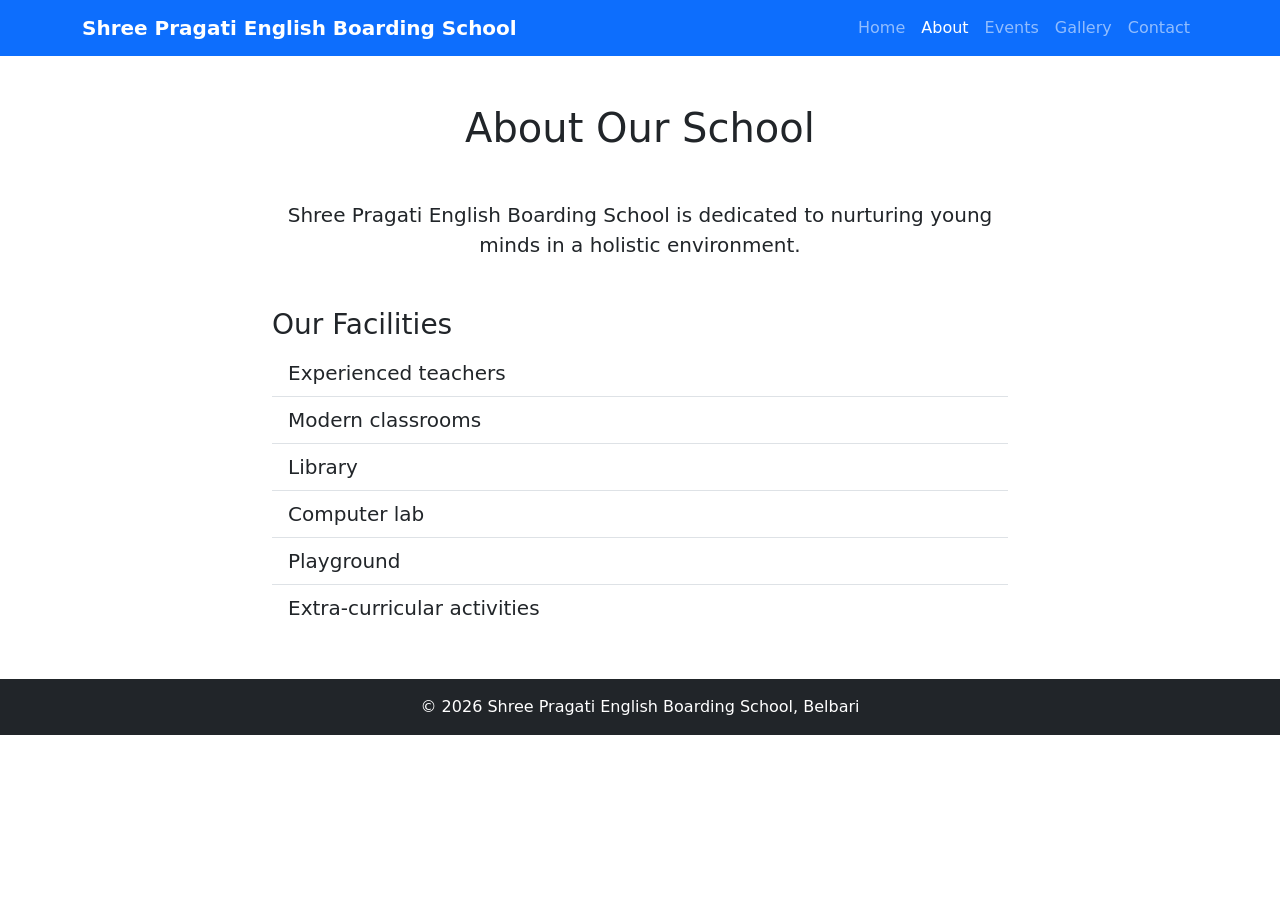
==== about.html @ bae2bb72 "Fixed index file structure" ====
<!DOCTYPE html>
<html lang="en">
<head>
  <meta charset="UTF-8">
  <title>About Us | Shree Pragati English Boarding School | Belbari,6 Morang</title>
  <meta name="viewport" content="width=device-width, initial-scale=1">

  <!-- Bootstrap -->
  <link href="https://cdn.jsdelivr.net/npm/bootstrap@5.3.2/dist/css/bootstrap.min.css" rel="stylesheet">

  <!-- Custom CSS -->
  <link rel="stylesheet" href="assets/css/style.css">
</head>
<body>

<!-- NAVBAR -->
<nav class="navbar navbar-expand-lg navbar-dark bg-primary">
  <div class="container">
    <a class="navbar-brand fw-bold" href="index.html">Shree Pragati English Boarding School</a>
    <button class="navbar-toggler" data-bs-toggle="collapse" data-bs-target="#menu">
      <span class="navbar-toggler-icon"></span>
    </button>
    <div class="collapse navbar-collapse" id="menu">
      <ul class="navbar-nav ms-auto">
        <li class="nav-item"><a class="nav-link" href="index.html">Home</a></li>
        <li class="nav-item"><a class="nav-link active" href="about.html">About</a></li>
        <li class="nav-item"><a class="nav-link" href="events.html">Events</a></li>
        <li class="nav-item"><a class="nav-link" href="gallery.html">Gallery</a></li>
        <li class="nav-item"><a class="nav-link" href="contact.html">Contact</a></li>
      </ul>
    </div>
  </div>
</nav>

<!-- ABOUT SECTION -->
<section class="py-5">
  <div class="container">
    <h1 class="text-center mb-5">About Our School</h1>
    <div class="row justify-content-center">
      <div class="col-lg-8">
        <p class="lead text-center mb-4">
          Shree Pragati English Boarding School is dedicated to nurturing young minds in a holistic environment.
        </p>
        <h3 class="mt-5">Our Facilities</h3>
        <ul class="list-group list-group-flush fs-5">
          <li class="list-group-item">Experienced teachers</li>
          <li class="list-group-item">Modern classrooms</li>
          <li class="list-group-item">Library</li>
          <li class="list-group-item">Computer lab</li>
          <li class="list-group-item">Playground</li>
          <li class="list-group-item">Extra-curricular activities</li>
        </ul>
      </div>
    </div>
  </div>
</section>

<!-- FOOTER -->
<footer class="bg-dark text-white text-center py-3">
  <p class="mb-0">© 2026 Shree Pragati English Boarding School, Belbari</p>
</footer>

<script src="https://cdn.jsdelivr.net/npm/bootstrap@5.3.2/dist/js/bootstrap.bundle.min.js"></script>
<script src="assets/js/main.js"></script>
</body>
</html>
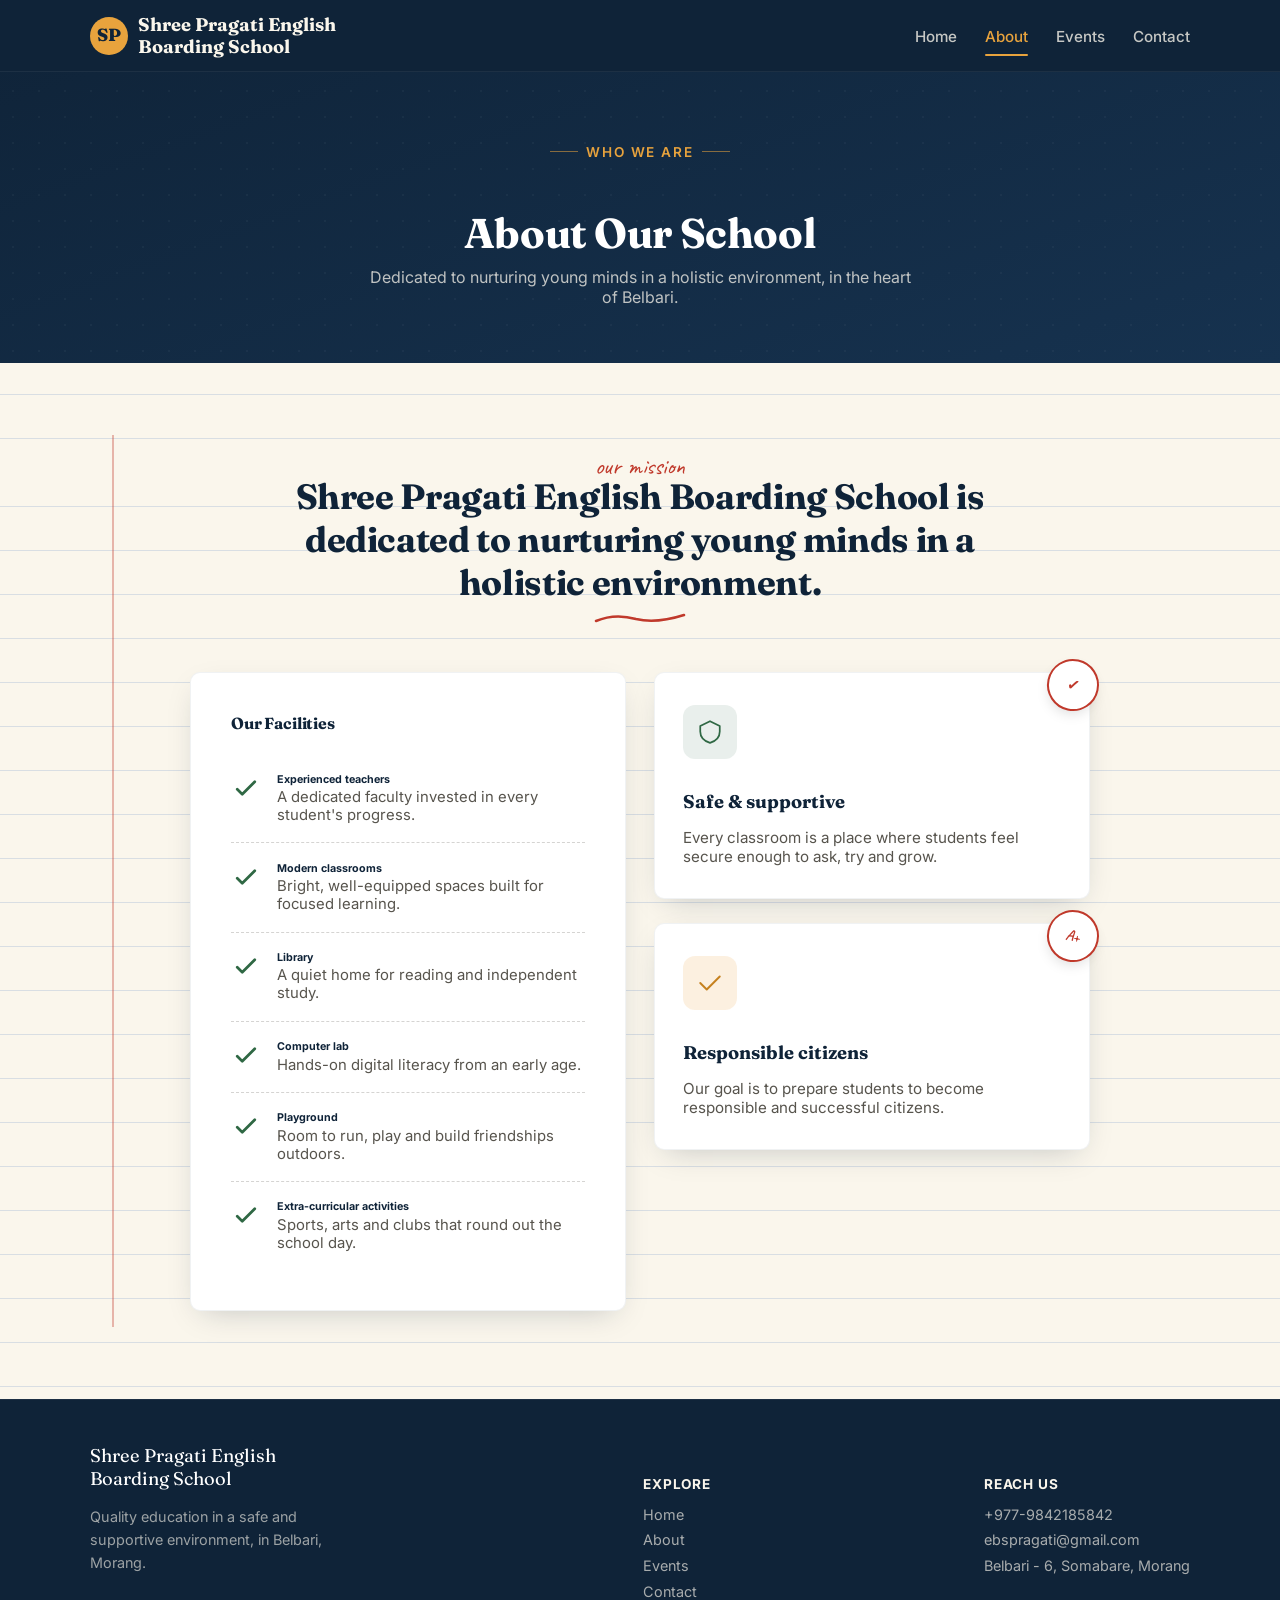
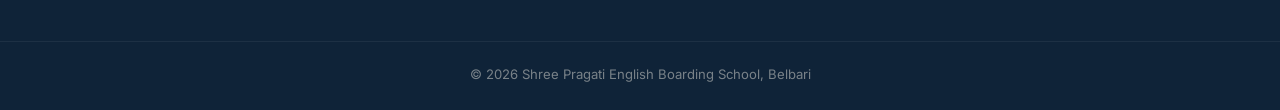
==== commit a2984b33: "Redesign site with modern UI: navy/marigold notebook-page theme, responsive nav, SVG icons, animatio" ====
--- a/about.html
+++ b/about.html
@@ -1,66 +1,148 @@
-<!DOCTYPE html>
-<html lang="en">
-<head>
-  <meta charset="UTF-8">
-  <title>About Us | Shree Pragati English Boarding School | Belbari,6 Morang</title>
-  <meta name="viewport" content="width=device-width, initial-scale=1">
-
-  <!-- Bootstrap -->
-  <link href="https://cdn.jsdelivr.net/npm/bootstrap@5.3.2/dist/css/bootstrap.min.css" rel="stylesheet">
-
-  <!-- Custom CSS -->
-  <link rel="stylesheet" href="assets/css/style.css">
-</head>
-<body>
-
-<!-- NAVBAR -->
-<nav class="navbar navbar-expand-lg navbar-dark bg-primary">
-  <div class="container">
-    <a class="navbar-brand fw-bold" href="index.html">Shree Pragati English Boarding School</a>
-    <button class="navbar-toggler" data-bs-toggle="collapse" data-bs-target="#menu">
-      <span class="navbar-toggler-icon"></span>
-    </button>
-    <div class="collapse navbar-collapse" id="menu">
-      <ul class="navbar-nav ms-auto">
-        <li class="nav-item"><a class="nav-link" href="index.html">Home</a></li>
-        <li class="nav-item"><a class="nav-link active" href="about.html">About</a></li>
-        <li class="nav-item"><a class="nav-link" href="events.html">Events</a></li>
-        <li class="nav-item"><a class="nav-link" href="gallery.html">Gallery</a></li>
-        <li class="nav-item"><a class="nav-link" href="contact.html">Contact</a></li>
-      </ul>
-    </div>
-  </div>
-</nav>
-
-<!-- ABOUT SECTION -->
-<section class="py-5">
-  <div class="container">
-    <h1 class="text-center mb-5">About Our School</h1>
-    <div class="row justify-content-center">
-      <div class="col-lg-8">
-        <p class="lead text-center mb-4">
-          Shree Pragati English Boarding School is dedicated to nurturing young minds in a holistic environment.
-        </p>
-        <h3 class="mt-5">Our Facilities</h3>
-        <ul class="list-group list-group-flush fs-5">
-          <li class="list-group-item">Experienced teachers</li>
-          <li class="list-group-item">Modern classrooms</li>
-          <li class="list-group-item">Library</li>
-          <li class="list-group-item">Computer lab</li>
-          <li class="list-group-item">Playground</li>
-          <li class="list-group-item">Extra-curricular activities</li>
-        </ul>
-      </div>
-    </div>
-  </div>
-</section>
-
-<!-- FOOTER -->
-<footer class="bg-dark text-white text-center py-3">
-  <p class="mb-0">© 2026 Shree Pragati English Boarding School, Belbari</p>
-</footer>
-
-<script src="https://cdn.jsdelivr.net/npm/bootstrap@5.3.2/dist/js/bootstrap.bundle.min.js"></script>
-<script src="assets/js/main.js"></script>
-</body>
-</html>+<!DOCTYPE html>
+<html lang="en">
+<head>
+  <meta charset="UTF-8">
+  <title>About Us | Shree Pragati English Boarding School | Belbari, Morang</title>
+  <meta name="viewport" content="width=device-width, initial-scale=1">
+
+  <link rel="preconnect" href="https://fonts.googleapis.com">
+  <link rel="preconnect" href="https://fonts.gstatic.com" crossorigin>
+  <link href="https://fonts.googleapis.com/css2?family=Fraunces:opsz,wght@9..144,500;9..144,700;9..144,800&family=Inter:wght@400;500;600;700&family=Caveat:wght@600;700&display=swap" rel="stylesheet">
+
+  <link rel="stylesheet" href="style.css">
+</head>
+<body>
+
+<!-- NAVBAR -->
+<nav class="navbar-custom">
+  <div class="container">
+    <a class="brand" href="index.html">
+      <span class="brand-mark">SP</span>
+      Shree Pragati English<br>Boarding School
+    </a>
+    <button class="nav-toggle" aria-label="Toggle menu">
+      <svg width="20" height="20" viewBox="0 0 24 24" fill="none"><path d="M3 6h18M3 12h18M3 18h18" stroke="currentColor" stroke-width="2" stroke-linecap="round"/></svg>
+    </button>
+    <ul class="nav-links">
+      <li><a href="index.html">Home</a></li>
+      <li><a class="active" href="about.html">About</a></li>
+      <li><a href="events.html">Events</a></li>
+      <li><a href="contact.html">Contact</a></li>
+    </ul>
+  </div>
+</nav>
+
+<!-- PAGE HEADER -->
+<header class="page-header">
+  <div class="container">
+    <span class="hero-eyebrow" style="justify-content:center;">Who we are</span>
+    <h1>About Our School</h1>
+    <p>Dedicated to nurturing young minds in a holistic environment, in the heart of Belbari.</p>
+  </div>
+</header>
+
+<!-- MISSION -->
+<section class="page-section ruled">
+  <div class="container">
+    <div class="center" style="max-width:720px;margin:0 auto 3rem;">
+      <span class="section-eyebrow">our mission</span>
+      <h2 class="section-title mt-0">Shree Pragati English Boarding School is dedicated to nurturing young minds in a holistic environment.</h2>
+      <svg class="doodle-underline" viewBox="0 0 92 12" fill="none"><path d="M2 9c14-6 26-6 40-2 12 3 26 3 48-4" stroke="#C0392B" stroke-width="2.5" stroke-linecap="round"/></svg>
+    </div>
+
+    <div class="grid grid-2" style="max-width:900px;margin:0 auto;align-items:start;">
+      <div class="contact-card">
+        <h4 style="margin-top:0;">Our Facilities</h4>
+        <div class="facility-row reveal">
+          <svg class="facility-check" viewBox="0 0 24 24" fill="none"><path d="M5 13l4 4L19 7" stroke="currentColor" stroke-width="2.2" stroke-linecap="round" stroke-linejoin="round"/></svg>
+          <div>
+            <h6>Experienced teachers</h6>
+            <p>A dedicated faculty invested in every student's progress.</p>
+          </div>
+        </div>
+        <div class="facility-row reveal">
+          <svg class="facility-check" viewBox="0 0 24 24" fill="none"><path d="M5 13l4 4L19 7" stroke="currentColor" stroke-width="2.2" stroke-linecap="round" stroke-linejoin="round"/></svg>
+          <div>
+            <h6>Modern classrooms</h6>
+            <p>Bright, well-equipped spaces built for focused learning.</p>
+          </div>
+        </div>
+        <div class="facility-row reveal">
+          <svg class="facility-check" viewBox="0 0 24 24" fill="none"><path d="M5 13l4 4L19 7" stroke="currentColor" stroke-width="2.2" stroke-linecap="round" stroke-linejoin="round"/></svg>
+          <div>
+            <h6>Library</h6>
+            <p>A quiet home for reading and independent study.</p>
+          </div>
+        </div>
+        <div class="facility-row reveal">
+          <svg class="facility-check" viewBox="0 0 24 24" fill="none"><path d="M5 13l4 4L19 7" stroke="currentColor" stroke-width="2.2" stroke-linecap="round" stroke-linejoin="round"/></svg>
+          <div>
+            <h6>Computer lab</h6>
+            <p>Hands-on digital literacy from an early age.</p>
+          </div>
+        </div>
+        <div class="facility-row reveal">
+          <svg class="facility-check" viewBox="0 0 24 24" fill="none"><path d="M5 13l4 4L19 7" stroke="currentColor" stroke-width="2.2" stroke-linecap="round" stroke-linejoin="round"/></svg>
+          <div>
+            <h6>Playground</h6>
+            <p>Room to run, play and build friendships outdoors.</p>
+          </div>
+        </div>
+        <div class="facility-row reveal">
+          <svg class="facility-check" viewBox="0 0 24 24" fill="none"><path d="M5 13l4 4L19 7" stroke="currentColor" stroke-width="2.2" stroke-linecap="round" stroke-linejoin="round"/></svg>
+          <div>
+            <h6>Extra-curricular activities</h6>
+            <p>Sports, arts and clubs that round out the school day.</p>
+          </div>
+        </div>
+      </div>
+
+      <div>
+        <div class="card-index reveal" style="margin-bottom:1.5rem;">
+          <span class="stamp">✓</span>
+          <div class="card-icon">
+            <svg width="26" height="26" viewBox="0 0 24 24" fill="none"><path d="M12 2l9 4.5v5c0 5-3.8 8.9-9 10.5-5.2-1.6-9-5.5-9-10.5v-5L12 2z" stroke="currentColor" stroke-width="1.6" stroke-linejoin="round"/></svg>
+          </div>
+          <h5>Safe & supportive</h5>
+          <p>Every classroom is a place where students feel secure enough to ask, try and grow.</p>
+        </div>
+        <div class="card-index reveal">
+          <span class="stamp">A+</span>
+          <div class="card-icon">
+            <svg width="26" height="26" viewBox="0 0 24 24" fill="none"><path d="M3 12l6 6L21 6" stroke="currentColor" stroke-width="1.8" stroke-linecap="round" stroke-linejoin="round"/></svg>
+          </div>
+          <h5>Responsible citizens</h5>
+          <p>Our goal is to prepare students to become responsible and successful citizens.</p>
+        </div>
+      </div>
+    </div>
+  </div>
+</section>
+
+<!-- FOOTER -->
+<footer class="site-footer">
+  <div class="container">
+    <div class="footer-col" style="max-width:280px;">
+      <div class="footer-brand">Shree Pragati English<br>Boarding School</div>
+      <p style="font-size:0.9rem;color:rgba(250,246,236,0.6);line-height:1.6;">Quality education in a safe and supportive environment, in Belbari, Morang.</p>
+    </div>
+    <div class="footer-col">
+      <h6>Explore</h6>
+      <a href="index.html">Home</a>
+      <a href="about.html">About</a>
+      <a href="events.html">Events</a>
+      <a href="contact.html">Contact</a>
+    </div>
+    <div class="footer-col">
+      <h6>Reach Us</h6>
+      <a href="tel:+9779842185842">+977-9842185842</a>
+      <a href="mailto:ebspragati@gmail.com">ebspragati@gmail.com</a>
+      <a href="contact.html">Belbari - 6, Somabare, Morang</a>
+    </div>
+  </div>
+  <div class="footer-bottom">© 2026 Shree Pragati English Boarding School, Belbari</div>
+</footer>
+
+<script src="main.js"></script>
+</body>
+</html>
--- a/style.css
+++ b/style.css
@@ -0,0 +1,670 @@
+/* =========================================================
+   SHREE PRAGATI ENGLISH BOARDING SCHOOL
+   Design concept: "The Marked Notebook"
+   Navy hero + cream ruled-paper sections + red-ink teacher
+   annotations (underline / star / check) as the signature motif.
+   ========================================================= */
+
+:root {
+  --navy-deep:   #0F2338;
+  --navy:        #16324F;
+  --navy-soft:   #1F3F60;
+  --cream:       #FAF6EC;
+  --cream-line:  #B7C6DA;
+  --paper-edge:  #E9E1CE;
+  --marigold:    #E8A33D;
+  --marigold-dk: #C6811F;
+  --forest:      #2F6844;
+  --red-ink:     #C0392B;
+  --ink:         #262524;
+  --ink-soft:    #57544D;
+  --white:       #FFFFFF;
+
+  --font-display: "Fraunces", Georgia, serif;
+  --font-body: "Inter", -apple-system, BlinkMacSystemFont, "Segoe UI", sans-serif;
+  --font-hand: "Caveat", cursive;
+
+  --radius: 10px;
+  --shadow-card: 0 10px 30px -12px rgba(15, 35, 56, 0.25);
+}
+
+* { box-sizing: border-box; }
+
+html { scroll-behavior: smooth; }
+
+body {
+  margin: 0;
+  padding: 0;
+  font-family: var(--font-body);
+  color: var(--ink);
+  background: var(--cream);
+  -webkit-font-smoothing: antialiased;
+}
+
+a { text-decoration: none; }
+
+::selection {
+  background: var(--marigold);
+  color: var(--navy-deep);
+}
+
+h1, h2, h3, h4 {
+  font-family: var(--font-display);
+  color: var(--navy-deep);
+  font-weight: 700;
+  letter-spacing: -0.01em;
+}
+
+.lead { font-size: 1.15rem; color: var(--ink-soft); }
+
+/* =========================================================
+   NAVBAR
+   ========================================================= */
+.navbar-custom {
+  position: fixed;
+  top: 0;
+  left: 0;
+  right: 0;
+  z-index: 1000;
+  background: var(--navy-deep);
+  padding: 0.9rem 0;
+  transition: box-shadow 0.25s ease, padding 0.25s ease;
+  border-bottom: 1px solid rgba(255,255,255,0.06);
+}
+
+.navbar-custom.is-scrolled {
+  box-shadow: 0 8px 24px -10px rgba(0,0,0,0.45);
+  padding: 0.55rem 0;
+}
+
+.navbar-custom .container {
+  display: flex;
+  align-items: center;
+  justify-content: space-between;
+  max-width: 1140px;
+  margin: 0 auto;
+  padding: 0 1.25rem;
+}
+
+.brand {
+  display: flex;
+  align-items: center;
+  gap: 0.65rem;
+  color: var(--cream);
+  font-family: var(--font-display);
+  font-weight: 700;
+  font-size: 1.15rem;
+  line-height: 1.15;
+}
+
+.brand-mark {
+  width: 38px;
+  height: 38px;
+  border-radius: 50%;
+  background: var(--marigold);
+  color: var(--navy-deep);
+  display: flex;
+  align-items: center;
+  justify-content: center;
+  font-family: var(--font-display);
+  font-weight: 800;
+  font-size: 1.1rem;
+  flex-shrink: 0;
+}
+
+.nav-links {
+  display: flex;
+  align-items: center;
+  gap: 1.75rem;
+  list-style: none;
+  margin: 0;
+  padding: 0;
+}
+
+.nav-links a {
+  color: rgba(250, 246, 236, 0.78);
+  font-size: 0.95rem;
+  font-weight: 500;
+  position: relative;
+  padding: 0.25rem 0;
+  transition: color 0.2s ease;
+}
+
+.nav-links a:hover { color: var(--cream); }
+
+.nav-links a.active { color: var(--marigold); }
+
+.nav-links a.active::after {
+  content: "";
+  position: absolute;
+  left: 0;
+  right: 0;
+  bottom: -6px;
+  height: 2px;
+  background: var(--marigold);
+  border-radius: 2px;
+}
+
+.nav-toggle {
+  display: none;
+  background: transparent;
+  border: 1px solid rgba(255,255,255,0.25);
+  border-radius: 6px;
+  width: 40px;
+  height: 36px;
+  color: var(--cream);
+  align-items: center;
+  justify-content: center;
+}
+
+/* =========================================================
+   HERO
+   ========================================================= */
+.hero {
+  min-height: 92vh;
+  display: flex;
+  align-items: center;
+  padding-top: 100px;
+  padding-bottom: 60px;
+  position: relative;
+  background:
+    radial-gradient(ellipse at 15% 15%, rgba(232,163,61,0.10), transparent 45%),
+    linear-gradient(160deg, var(--navy-deep) 0%, var(--navy) 55%, var(--navy-soft) 100%);
+  color: var(--cream);
+  overflow: hidden;
+  text-align: center;
+}
+
+/* faint dotted grid, like graph paper, behind the hero content */
+.hero::before {
+  content: "";
+  position: absolute;
+  inset: 0;
+  background-image: radial-gradient(rgba(255,255,255,0.08) 1px, transparent 1px);
+  background-size: 26px 26px;
+  opacity: 0.5;
+  pointer-events: none;
+}
+
+.hero .container { position: relative; z-index: 2; max-width: 820px; margin: 0 auto; padding: 0 1.25rem; }
+
+.hero-eyebrow {
+  display: inline-flex;
+  align-items: center;
+  gap: 0.5rem;
+  font-size: 0.85rem;
+  letter-spacing: 0.14em;
+  text-transform: uppercase;
+  color: var(--marigold);
+  font-weight: 600;
+  margin-bottom: 1.25rem;
+}
+
+.hero-eyebrow::before,
+.hero-eyebrow::after {
+  content: "";
+  width: 28px;
+  height: 1px;
+  background: rgba(232,163,61,0.55);
+}
+
+.hero h1 {
+  color: var(--white);
+  font-size: clamp(2.1rem, 4.6vw, 3.4rem);
+  line-height: 1.12;
+  margin-bottom: 1.25rem;
+}
+
+.hero .annotate-underline {
+  position: relative;
+  white-space: nowrap;
+  color: var(--marigold);
+}
+
+.hero-lead {
+  font-size: 1.1rem;
+  color: rgba(250,246,236,0.82);
+  max-width: 620px;
+  margin: 0 auto 0.9rem;
+  line-height: 1.7;
+}
+
+.hero-location {
+  display: inline-flex;
+  align-items: center;
+  gap: 0.4rem;
+  font-family: var(--font-hand);
+  font-size: 1.4rem;
+  color: var(--marigold);
+  margin: 0.75rem 0 1.75rem;
+}
+
+.btn-cta {
+  display: inline-flex;
+  align-items: center;
+  gap: 0.55rem;
+  background: var(--marigold);
+  color: var(--navy-deep);
+  font-weight: 700;
+  padding: 0.85rem 1.8rem;
+  border-radius: 999px;
+  box-shadow: 0 10px 24px -8px rgba(232,163,61,0.55);
+  transition: transform 0.2s ease, box-shadow 0.2s ease, background 0.2s ease;
+}
+
+.btn-cta:hover {
+  transform: translateY(-2px);
+  background: var(--marigold-dk);
+  box-shadow: 0 14px 28px -8px rgba(232,163,61,0.6);
+  color: var(--navy-deep);
+}
+
+.hero-stats {
+  display: flex;
+  justify-content: center;
+  gap: 2.5rem;
+  margin-top: 3rem;
+  flex-wrap: wrap;
+}
+
+.hero-stat b {
+  display: block;
+  font-family: var(--font-display);
+  font-size: 1.6rem;
+  color: var(--white);
+}
+
+.hero-stat span {
+  font-size: 0.8rem;
+  color: rgba(250,246,236,0.6);
+  text-transform: uppercase;
+  letter-spacing: 0.08em;
+}
+
+/* =========================================================
+   RULED-PAPER SECTION (notebook page look)
+   ========================================================= */
+.page-section {
+  position: relative;
+  padding: 5.5rem 0;
+}
+
+.page-section.ruled {
+  background-image: repeating-linear-gradient(
+    to bottom,
+    transparent,
+    transparent 43px,
+    var(--cream-line) 44px
+  );
+  background-position: 0 100px;
+}
+
+.page-section.tinted { background: var(--paper-edge); }
+
+.page-section .container {
+  max-width: 1140px;
+  margin: 0 auto;
+  padding: 0 1.25rem;
+  position: relative;
+}
+
+/* the red margin rule, like a real notebook page */
+.page-section.ruled .container::before {
+  content: "";
+  position: absolute;
+  top: -1rem;
+  bottom: -1rem;
+  left: 2.6rem;
+  width: 2px;
+  background: rgba(192, 57, 43, 0.35);
+}
+
+@media (max-width: 767px) {
+  .page-section.ruled .container::before { display: none; }
+}
+
+.section-eyebrow {
+  font-family: var(--font-hand);
+  color: var(--red-ink);
+  font-size: 1.5rem;
+  display: block;
+  margin-bottom: -0.4rem;
+}
+
+.section-title {
+  font-size: clamp(1.6rem, 3vw, 2.2rem);
+  margin-bottom: 0.5rem;
+}
+
+.section-sub {
+  color: var(--ink-soft);
+  max-width: 640px;
+  margin: 0 auto 1rem;
+}
+
+.center { text-align: center; }
+
+/* underline doodle under section titles */
+.doodle-underline {
+  display: block;
+  width: 92px;
+  height: 12px;
+  margin: 0.35rem auto 2.5rem;
+}
+
+.doodle-underline.left { margin: 0.35rem 0 2.5rem; }
+
+/* =========================================================
+   CARDS
+   ========================================================= */
+.grid {
+  display: grid;
+  gap: 1.75rem;
+}
+
+.grid-3 { grid-template-columns: repeat(3, 1fr); }
+.grid-2 { grid-template-columns: repeat(2, 1fr); }
+
+@media (max-width: 900px) {
+  .grid-3, .grid-2 { grid-template-columns: 1fr; }
+}
+
+.card-index {
+  background: var(--white);
+  border-radius: var(--radius);
+  padding: 2rem 1.75rem;
+  box-shadow: var(--shadow-card);
+  position: relative;
+  transition: transform 0.25s ease, box-shadow 0.25s ease;
+  border: 1px solid rgba(15,35,56,0.06);
+}
+
+.card-index:hover {
+  transform: translateY(-6px) rotate(-0.4deg);
+  box-shadow: 0 18px 34px -12px rgba(15,35,56,0.3);
+}
+
+.card-icon {
+  width: 54px;
+  height: 54px;
+  border-radius: 12px;
+  display: flex;
+  align-items: center;
+  justify-content: center;
+  margin-bottom: 1.1rem;
+  background: rgba(47,104,68,0.1);
+  color: var(--forest);
+}
+
+.card-index:nth-child(2) .card-icon { background: rgba(232,163,61,0.16); color: var(--marigold-dk); }
+.card-index:nth-child(3) .card-icon { background: rgba(192,57,43,0.1); color: var(--red-ink); }
+
+.card-index h5 {
+  font-family: var(--font-display);
+  color: var(--navy-deep);
+  font-size: 1.15rem;
+  margin-bottom: 0.5rem;
+}
+
+.card-index p {
+  color: var(--ink-soft);
+  font-size: 0.95rem;
+  margin-bottom: 0;
+}
+
+/* stamp badge, like a teacher's approval stamp */
+.stamp {
+  position: absolute;
+  top: -14px;
+  right: -10px;
+  background: var(--white);
+  border: 2px solid var(--red-ink);
+  color: var(--red-ink);
+  border-radius: 50%;
+  width: 52px;
+  height: 52px;
+  display: flex;
+  align-items: center;
+  justify-content: center;
+  transform: rotate(12deg);
+  font-family: var(--font-hand);
+  font-size: 0.95rem;
+  font-weight: 700;
+  box-shadow: 0 6px 14px -4px rgba(0,0,0,0.15);
+}
+
+/* =========================================================
+   FACILITIES LIST (about page)
+   ========================================================= */
+.facility-row {
+  display: flex;
+  align-items: flex-start;
+  gap: 1rem;
+  padding: 1.15rem 0;
+  border-bottom: 1px dashed rgba(87,84,77,0.25);
+}
+
+.facility-row:last-child { border-bottom: none; }
+
+.facility-check {
+  flex-shrink: 0;
+  width: 30px;
+  height: 30px;
+  color: var(--forest);
+}
+
+.facility-row h6 {
+  margin: 0 0 0.15rem;
+  font-family: var(--font-body);
+  font-weight: 700;
+  color: var(--navy-deep);
+}
+
+.facility-row p {
+  margin: 0;
+  color: var(--ink-soft);
+  font-size: 0.93rem;
+}
+
+/* =========================================================
+   CONTACT
+   ========================================================= */
+.contact-card {
+  background: var(--white);
+  border-radius: var(--radius);
+  box-shadow: var(--shadow-card);
+  padding: 2.5rem;
+  border: 1px solid rgba(15,35,56,0.06);
+}
+
+.contact-row {
+  display: flex;
+  gap: 1rem;
+  align-items: flex-start;
+  padding: 1rem 0;
+  border-bottom: 1px solid rgba(15,35,56,0.07);
+}
+
+.contact-row:last-child { border-bottom: none; }
+
+.contact-icon {
+  width: 42px;
+  height: 42px;
+  border-radius: 10px;
+  background: rgba(22,50,79,0.06);
+  color: var(--navy);
+  display: flex;
+  align-items: center;
+  justify-content: center;
+  flex-shrink: 0;
+}
+
+.contact-row h6 {
+  margin: 0 0 0.2rem;
+  color: var(--navy-deep);
+  font-weight: 700;
+}
+
+.contact-row p, .contact-row a {
+  margin: 0;
+  color: var(--ink-soft);
+  line-height: 1.6;
+}
+
+.contact-row a { color: var(--navy); font-weight: 600; }
+.contact-row a:hover { color: var(--red-ink); }
+
+.map-frame {
+  border-radius: var(--radius);
+  overflow: hidden;
+  box-shadow: var(--shadow-card);
+  border: 1px solid rgba(15,35,56,0.06);
+  height: 100%;
+  min-height: 320px;
+}
+
+.map-frame iframe { width: 100%; height: 100%; border: 0; display: block; }
+
+/* =========================================================
+   MISSION / VALUES STRIP (about)
+   ========================================================= */
+.value-strip {
+  background: var(--navy-deep);
+  color: var(--cream);
+  padding: 3.5rem 0;
+}
+
+.value-strip .grid { text-align: center; }
+
+.value-strip h3 {
+  color: var(--white);
+  font-size: 1.9rem;
+  margin-bottom: 0.4rem;
+}
+
+.value-strip span {
+  color: rgba(250,246,236,0.62);
+  font-size: 0.85rem;
+  text-transform: uppercase;
+  letter-spacing: 0.08em;
+}
+
+/* =========================================================
+   FOOTER
+   ========================================================= */
+.site-footer {
+  background: var(--navy-deep);
+  color: rgba(250,246,236,0.7);
+  padding: 2.75rem 0 1.75rem;
+  border-top: 1px solid rgba(255,255,255,0.06);
+}
+
+.site-footer .container {
+  max-width: 1140px;
+  margin: 0 auto;
+  padding: 0 1.25rem;
+  display: flex;
+  flex-wrap: wrap;
+  gap: 2rem;
+  justify-content: space-between;
+}
+
+.footer-brand {
+  font-family: var(--font-display);
+  color: var(--white);
+  font-size: 1.15rem;
+  margin-bottom: 0.5rem;
+}
+
+.footer-col h6 {
+  color: var(--cream);
+  font-size: 0.85rem;
+  text-transform: uppercase;
+  letter-spacing: 0.06em;
+  margin-bottom: 0.85rem;
+}
+
+.footer-col a {
+  display: block;
+  color: rgba(250,246,236,0.65);
+  font-size: 0.9rem;
+  margin-bottom: 0.55rem;
+  transition: color 0.2s ease;
+}
+
+.footer-col a:hover { color: var(--marigold); }
+
+.footer-bottom {
+  text-align: center;
+  font-size: 0.82rem;
+  color: rgba(250,246,236,0.45);
+  margin-top: 2rem;
+  padding-top: 1.5rem;
+  border-top: 1px solid rgba(255,255,255,0.06);
+}
+
+/* =========================================================
+   PAGE HEADER (for inner pages: About / Events / Contact)
+   ========================================================= */
+.page-header {
+  padding: 8.5rem 0 3.5rem;
+  text-align: center;
+  background: linear-gradient(160deg, var(--navy-deep) 0%, var(--navy) 100%);
+  color: var(--cream);
+  position: relative;
+  overflow: hidden;
+}
+
+.page-header::before {
+  content: "";
+  position: absolute;
+  inset: 0;
+  background-image: radial-gradient(rgba(255,255,255,0.07) 1px, transparent 1px);
+  background-size: 26px 26px;
+  opacity: 0.5;
+}
+
+.page-header .container { position: relative; z-index: 2; }
+
+.page-header h1 { color: var(--white); font-size: clamp(1.9rem, 4vw, 2.6rem); margin-bottom: 0.5rem; }
+.page-header p { color: rgba(250,246,236,0.75); max-width: 560px; margin: 0 auto; }
+
+/* =========================================================
+   UTILITIES
+   ========================================================= */
+.mt-0 { margin-top: 0; }
+.reveal {
+  opacity: 0;
+  transform: translateY(18px);
+  transition: opacity 0.6s ease, transform 0.6s ease;
+}
+.reveal.is-visible { opacity: 1; transform: translateY(0); }
+
+@media (prefers-reduced-motion: reduce) {
+  .reveal { opacity: 1; transform: none; transition: none; }
+  html { scroll-behavior: auto; }
+}
+
+a:focus-visible, button:focus-visible {
+  outline: 2px solid var(--marigold);
+  outline-offset: 3px;
+}
+
+@media (max-width: 767px) {
+  .nav-links {
+    position: fixed;
+    top: 64px;
+    left: 0;
+    right: 0;
+    background: var(--navy-deep);
+    flex-direction: column;
+    align-items: flex-start;
+    gap: 0;
+    padding: 0.5rem 1.25rem 1.25rem;
+    display: none;
+    border-bottom: 1px solid rgba(255,255,255,0.08);
+  }
+  .nav-links.open { display: flex; }
+  .nav-links li { width: 100%; padding: 0.6rem 0; border-bottom: 1px solid rgba(255,255,255,0.06); }
+  .nav-toggle { display: flex; }
+}
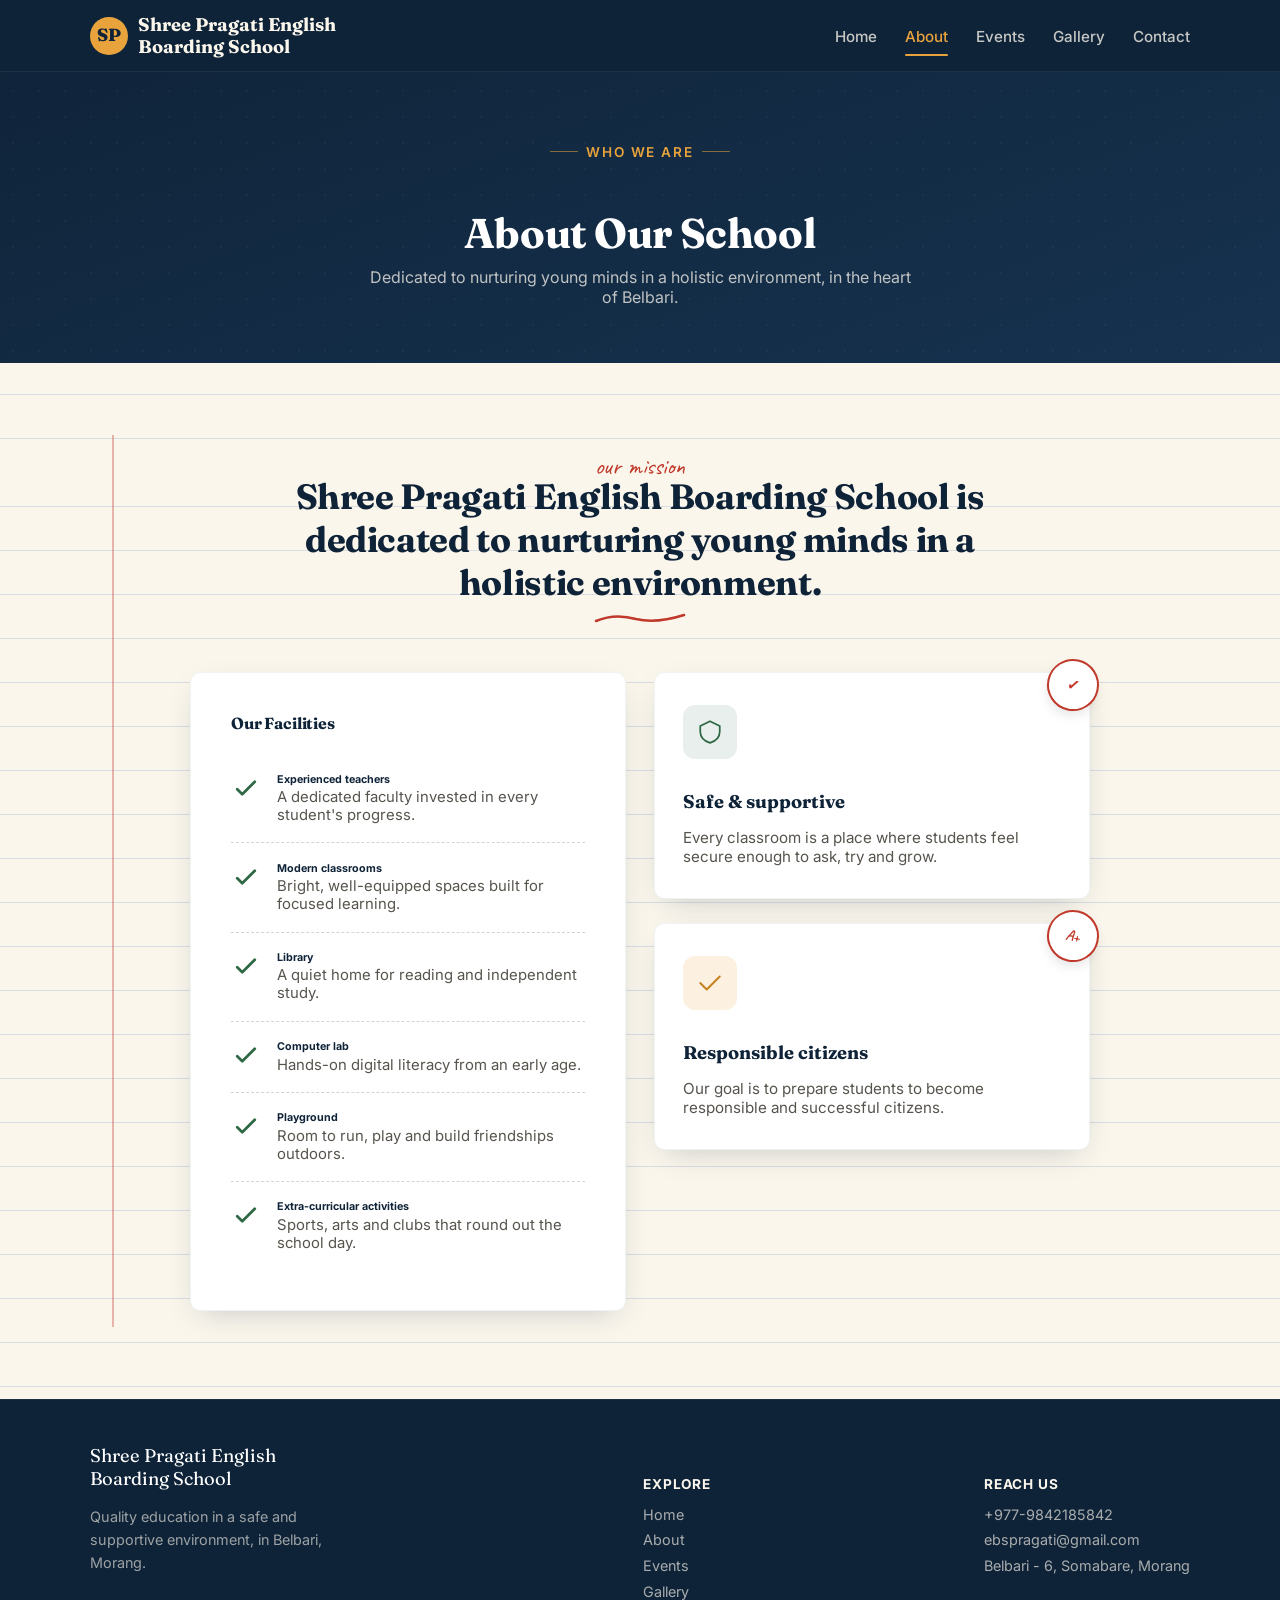
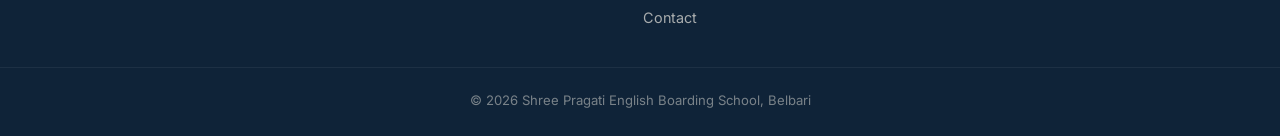
==== commit 94e98e9e: "Add Gallery page (scrapbook-style polaroid grid with lightbox); link Gallery in nav/footer across al" ====
--- a/about.html
+++ b/about.html
@@ -27,6 +27,7 @@
       <li><a href="index.html">Home</a></li>
       <li><a class="active" href="about.html">About</a></li>
       <li><a href="events.html">Events</a></li>
+      <li><a href="gallery.html">Gallery</a></li>
       <li><a href="contact.html">Contact</a></li>
     </ul>
   </div>
@@ -131,6 +132,7 @@
       <a href="index.html">Home</a>
       <a href="about.html">About</a>
       <a href="events.html">Events</a>
+      <a href="gallery.html">Gallery</a>
       <a href="contact.html">Contact</a>
     </div>
     <div class="footer-col">
--- a/style.css
+++ b/style.css
@@ -431,6 +431,135 @@
   font-size: 0.95rem;
   font-weight: 700;
   box-shadow: 0 6px 14px -4px rgba(0,0,0,0.15);
+}
+
+/* =========================================================
+   GALLERY (scrapbook of polaroid tiles)
+   ========================================================= */
+.scrapbook {
+  display: grid;
+  grid-template-columns: repeat(4, 1fr);
+  gap: 2rem 1.5rem;
+}
+
+@media (max-width: 900px) {
+  .scrapbook { grid-template-columns: repeat(2, 1fr); }
+}
+
+@media (max-width: 480px) {
+  .scrapbook { grid-template-columns: 1fr; }
+}
+
+.polaroid {
+  background: var(--white);
+  padding: 0.85rem 0.85rem 1.3rem;
+  border-radius: 4px;
+  box-shadow: var(--shadow-card);
+  position: relative;
+  cursor: pointer;
+  border: 1px solid rgba(15,35,56,0.06);
+  transition: transform 0.25s ease, box-shadow 0.25s ease, z-index 0s;
+}
+
+.polaroid:nth-child(4n+1) { transform: rotate(-2.4deg); }
+.polaroid:nth-child(4n+2) { transform: rotate(1.6deg); }
+.polaroid:nth-child(4n+3) { transform: rotate(-1.2deg); }
+.polaroid:nth-child(4n+4) { transform: rotate(2.2deg); }
+
+.polaroid:hover {
+  transform: scale(1.05) rotate(0deg);
+  box-shadow: 0 20px 38px -14px rgba(15,35,56,0.35);
+  z-index: 5;
+}
+
+.polaroid:focus-visible {
+  transform: scale(1.05) rotate(0deg);
+  z-index: 5;
+}
+
+.tape {
+  position: absolute;
+  top: -12px;
+  left: 50%;
+  transform: translateX(-50%) rotate(-3deg);
+  width: 64px;
+  height: 22px;
+  background: rgba(232, 163, 61, 0.55);
+  border: 1px solid rgba(198, 129, 31, 0.3);
+  box-shadow: 0 2px 4px rgba(0,0,0,0.12);
+}
+
+.polaroid-photo {
+  aspect-ratio: 4 / 3;
+  border-radius: 2px;
+  display: flex;
+  align-items: center;
+  justify-content: center;
+  color: rgba(255,255,255,0.92);
+  overflow: hidden;
+}
+
+.polaroid-caption {
+  font-family: var(--font-hand);
+  font-size: 1.25rem;
+  color: var(--ink);
+  text-align: center;
+  margin-top: 0.75rem;
+}
+
+/* Lightbox */
+.lightbox {
+  position: fixed;
+  inset: 0;
+  background: rgba(15, 35, 56, 0.82);
+  z-index: 2000;
+  display: none;
+  align-items: center;
+  justify-content: center;
+  padding: 2rem;
+}
+
+.lightbox.open { display: flex; }
+
+.lightbox-inner {
+  background: var(--white);
+  border-radius: 8px;
+  padding: 1.25rem 1.25rem 1.75rem;
+  max-width: 520px;
+  width: 100%;
+  text-align: center;
+  box-shadow: 0 30px 60px -20px rgba(0,0,0,0.5);
+}
+
+.lightbox-photo {
+  aspect-ratio: 4 / 3;
+  border-radius: 4px;
+  display: flex;
+  align-items: center;
+  justify-content: center;
+  color: rgba(255,255,255,0.92);
+}
+
+.lightbox-caption {
+  font-family: var(--font-hand);
+  font-size: 1.5rem;
+  margin-top: 1rem;
+  color: var(--ink);
+}
+
+.lightbox-close {
+  position: absolute;
+  top: 1.5rem;
+  right: 1.5rem;
+  width: 40px;
+  height: 40px;
+  border-radius: 50%;
+  background: rgba(255,255,255,0.12);
+  border: 1px solid rgba(255,255,255,0.3);
+  color: var(--white);
+  display: flex;
+  align-items: center;
+  justify-content: center;
 }
 
 /* =========================================================
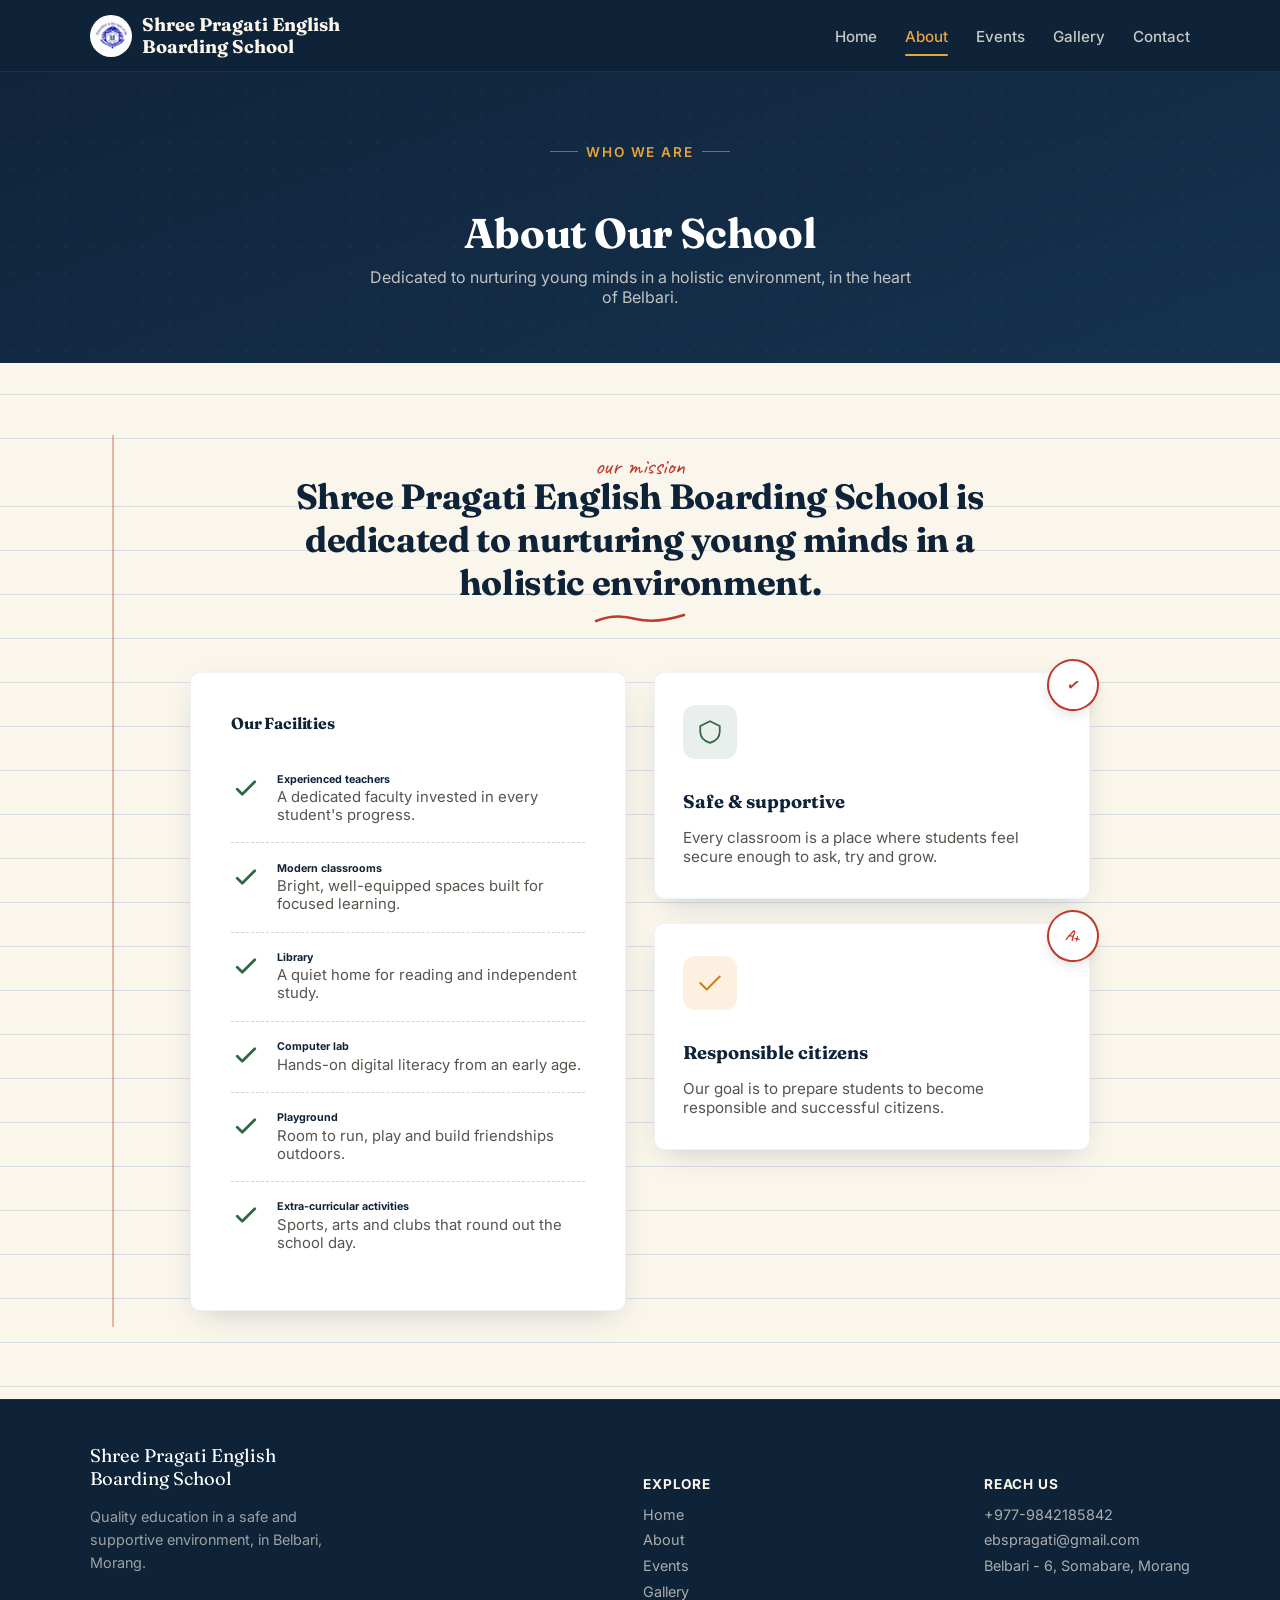
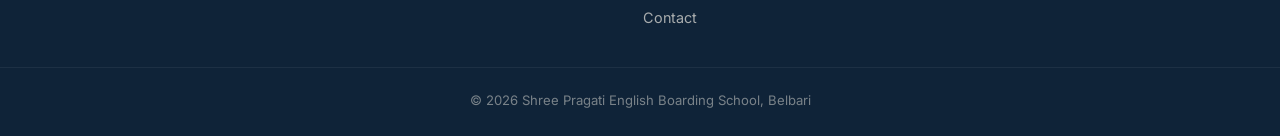
==== commit 85edfde4: "Add official school logo to navbar across all pages" ====
--- a/about.html
+++ b/about.html
@@ -17,7 +17,7 @@
 <nav class="navbar-custom">
   <div class="container">
     <a class="brand" href="index.html">
-      <span class="brand-mark">SP</span>
+      <span class="brand-mark"><img src="logo.png" alt="Shree Pragati English Boarding School logo"></span>
       Shree Pragati English<br>Boarding School
     </a>
     <button class="nav-toggle" aria-label="Toggle menu">
--- a/style.css
+++ b/style.css
@@ -98,18 +98,23 @@
 }
 
 .brand-mark {
-  width: 38px;
-  height: 38px;
+  width: 42px;
+  height: 42px;
   border-radius: 50%;
-  background: var(--marigold);
-  color: var(--navy-deep);
-  display: flex;
-  align-items: center;
-  justify-content: center;
-  font-family: var(--font-display);
-  font-weight: 800;
-  font-size: 1.1rem;
+  background: var(--white);
+  display: flex;
+  align-items: center;
+  justify-content: center;
   flex-shrink: 0;
+  overflow: hidden;
+  padding: 2px;
+}
+
+.brand-mark img {
+  width: 100%;
+  height: 100%;
+  object-fit: contain;
+  border-radius: 50%;
 }
 
 .nav-links {
@@ -257,6 +262,25 @@
   background: var(--marigold-dk);
   box-shadow: 0 14px 28px -8px rgba(232,163,61,0.6);
   color: var(--navy-deep);
+}
+
+.btn-secondary {
+  display: inline-flex;
+  align-items: center;
+  gap: 0.55rem;
+  background: var(--white);
+  color: var(--navy-deep);
+  font-weight: 700;
+  padding: 0.7rem 1.5rem;
+  border-radius: 999px;
+  border: 1.5px solid var(--navy-deep);
+  transition: background 0.2s ease, color 0.2s ease, transform 0.2s ease;
+}
+
+.btn-secondary:hover {
+  background: var(--navy-deep);
+  color: var(--white);
+  transform: translateY(-2px);
 }
 
 .hero-stats {
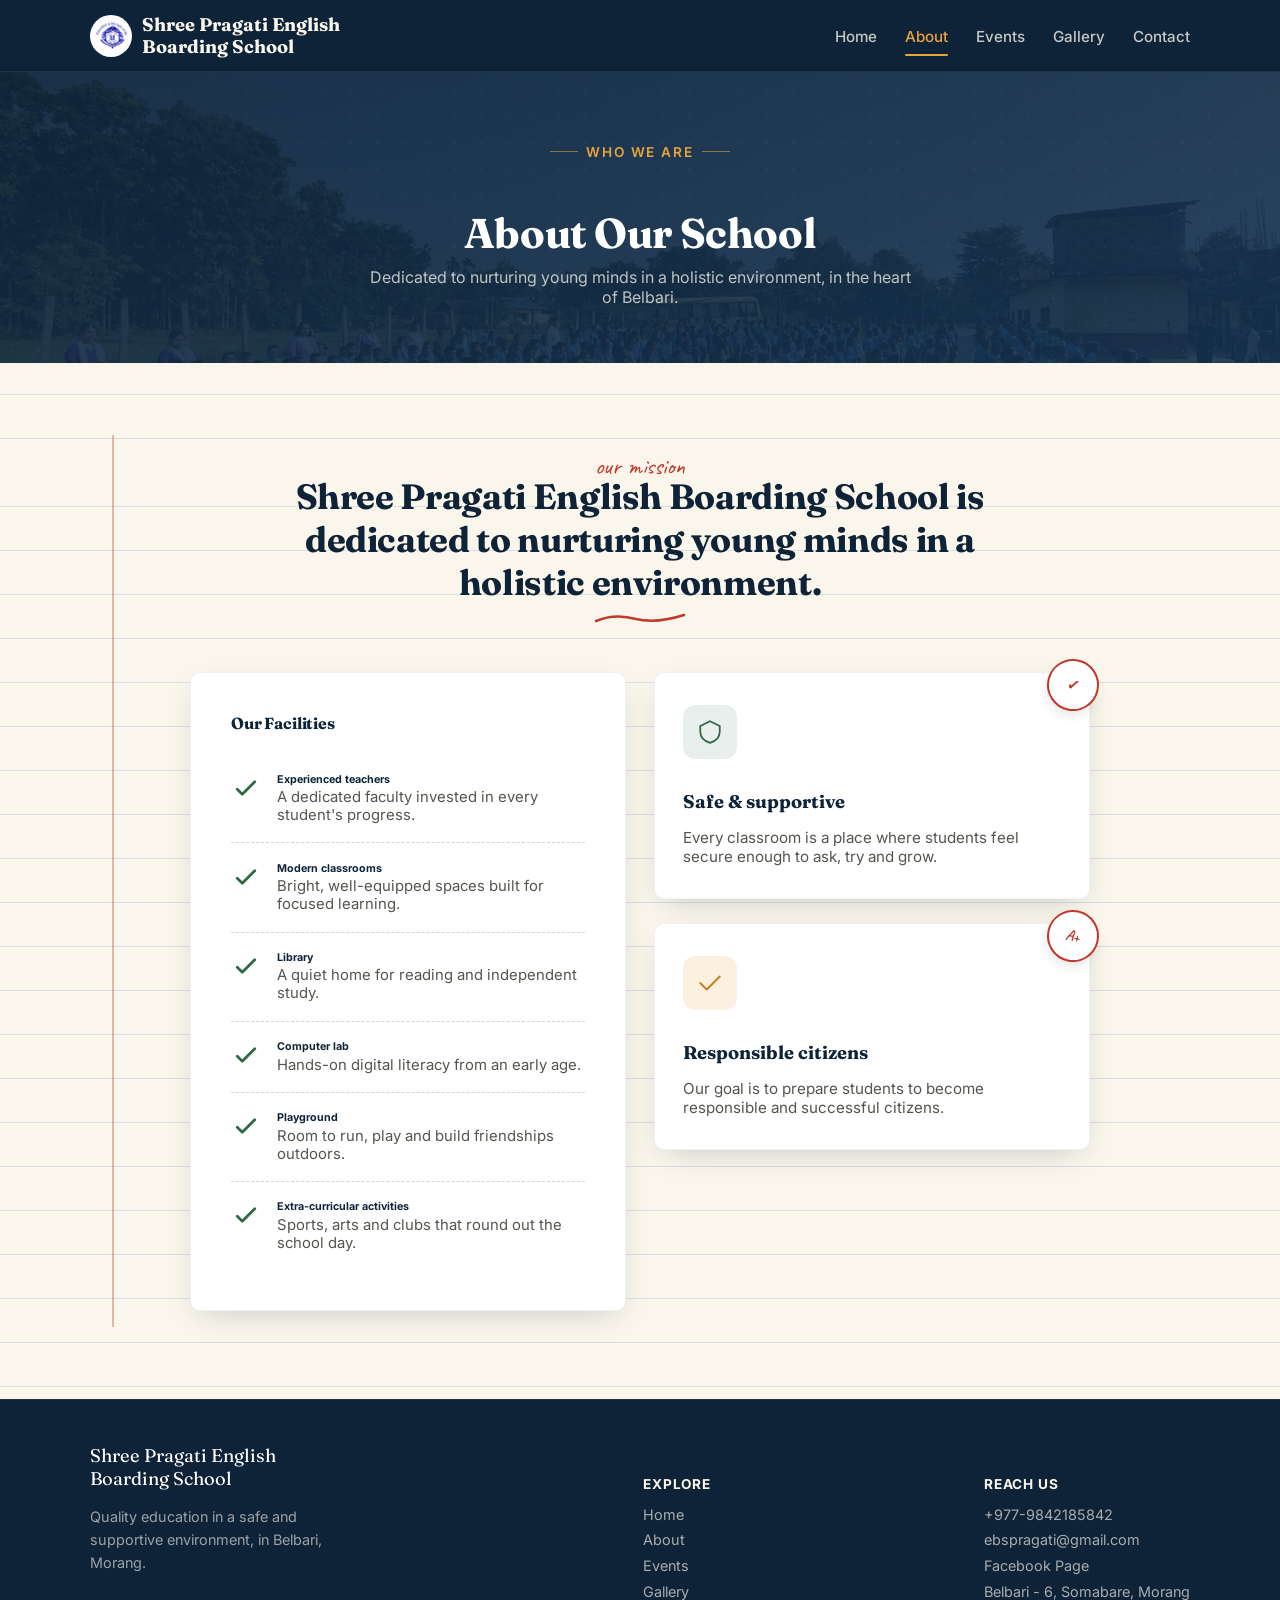
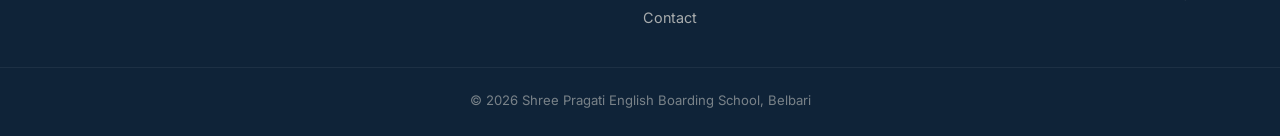
==== commit 43325209: "Add official Facebook Page link to Contact card and footer across all pages" ====
--- a/about.html
+++ b/about.html
@@ -139,6 +139,7 @@
       <h6>Reach Us</h6>
       <a href="tel:+9779842185842">+977-9842185842</a>
       <a href="mailto:ebspragati@gmail.com">ebspragati@gmail.com</a>
+      <a href="https://www.facebook.com/share/1Lfo2d43BT/?mibextid=wwXIfr" target="_blank" rel="noopener">Facebook Page</a>
       <a href="contact.html">Belbari - 6, Somabare, Morang</a>
     </div>
   </div>
--- a/style.css
+++ b/style.css
@@ -31,6 +31,7 @@
 * { box-sizing: border-box; }
 
 html { scroll-behavior: smooth; }
+html, body { max-width: 100%; overflow-x: hidden; }
 
 body {
   margin: 0;
@@ -39,6 +40,7 @@
   color: var(--ink);
   background: var(--cream);
   -webkit-font-smoothing: antialiased;
+  -webkit-text-size-adjust: 100%;
 }
 
 a { text-decoration: none; }
@@ -173,8 +175,12 @@
   padding-bottom: 60px;
   position: relative;
   background:
-    radial-gradient(ellipse at 15% 15%, rgba(232,163,61,0.10), transparent 45%),
-    linear-gradient(160deg, var(--navy-deep) 0%, var(--navy) 55%, var(--navy-soft) 100%);
+    radial-gradient(ellipse at 15% 15%, rgba(232,163,61,0.14), transparent 45%),
+    linear-gradient(160deg, rgba(15,35,56,0.93) 0%, rgba(22,50,79,0.90) 55%, rgba(31,63,96,0.88) 100%),
+    url("hero-bg.jpg");
+  background-size: cover;
+  background-position: center 30%;
+  background-repeat: no-repeat;
   color: var(--cream);
   overflow: hidden;
   text-align: center;
@@ -422,6 +428,15 @@
 
 .card-index:nth-child(2) .card-icon { background: rgba(232,163,61,0.16); color: var(--marigold-dk); }
 .card-index:nth-child(3) .card-icon { background: rgba(192,57,43,0.1); color: var(--red-ink); }
+
+.card-photo {
+  aspect-ratio: 16 / 10;
+  margin: -2rem -1.75rem 1.1rem;
+  width: calc(100% + 3.5rem);
+  border-radius: var(--radius) var(--radius) 0 0;
+  background-size: cover;
+  background-position: center;
+}
 
 .card-index h5 {
   font-family: var(--font-display);
@@ -762,7 +777,12 @@
 .page-header {
   padding: 8.5rem 0 3.5rem;
   text-align: center;
-  background: linear-gradient(160deg, var(--navy-deep) 0%, var(--navy) 100%);
+  background:
+    linear-gradient(160deg, rgba(15,35,56,0.93) 0%, rgba(22,50,79,0.90) 100%),
+    url("hero-bg.jpg");
+  background-size: cover;
+  background-position: center 30%;
+  background-repeat: no-repeat;
   color: var(--cream);
   position: relative;
   overflow: hidden;
@@ -816,8 +836,55 @@
     padding: 0.5rem 1.25rem 1.25rem;
     display: none;
     border-bottom: 1px solid rgba(255,255,255,0.08);
+    max-height: calc(100vh - 64px);
+    overflow-y: auto;
   }
   .nav-links.open { display: flex; }
   .nav-links li { width: 100%; padding: 0.6rem 0; border-bottom: 1px solid rgba(255,255,255,0.06); }
-  .nav-toggle { display: flex; }
-}
+  .nav-toggle { display: flex; flex-shrink: 0; }
+
+  /* Navbar: keep brand + toggle from ever overflowing on narrow phones */
+  .navbar-custom .container { padding: 0 1rem; gap: 0.5rem; }
+  .brand { font-size: 0.92rem; gap: 0.5rem; min-width: 0; }
+  .brand-mark { width: 34px; height: 34px; }
+
+  /* Hero: less dead space on short phone screens */
+  .hero { min-height: auto; padding-top: 84px; padding-bottom: 3rem; }
+  .hero h1 { margin-bottom: 1rem; }
+  .hero-stats { gap: 1.5rem 2rem; margin-top: 2rem; }
+  .hero-location { font-size: 1.25rem; }
+
+  /* Inner page headers */
+  .page-header { padding: 6.5rem 0 2.75rem; }
+
+  /* Section rhythm */
+  .page-section { padding: 3.25rem 0; }
+  .page-section.ruled .container::before { display: none; }
+
+  /* Cards and photo tiles */
+  .card-index { padding: 1.5rem 1.25rem; }
+  .card-photo { margin: -1.5rem -1.25rem 1rem; width: calc(100% + 2.5rem); }
+  .contact-card { padding: 1.75rem 1.5rem; }
+
+  /* Scrapbook: calmer on a single column, still charming */
+  .polaroid { transform: none !important; }
+  .polaroid:hover, .polaroid:focus-visible { transform: scale(1.02) !important; }
+
+  /* Lightbox fits narrow viewports without edge-to-edge cramping */
+  .lightbox { padding: 1rem; }
+  .lightbox-inner { padding: 1rem 1rem 1.25rem; }
+  .lightbox-close { top: 1rem; right: 1rem; width: 36px; height: 36px; }
+
+  /* Long contact strings never force horizontal scroll */
+  .contact-row p, .contact-row a { word-break: break-word; }
+
+  /* Footer stacks cleanly and stays left-aligned */
+  .site-footer .container { flex-direction: column; gap: 2rem; }
+  .footer-col { width: 100%; }
+}
+
+@media (max-width: 380px) {
+  .brand { font-size: 0.82rem; }
+  .brand-mark { width: 30px; height: 30px; }
+  .hero-eyebrow { font-size: 0.72rem; }
+}
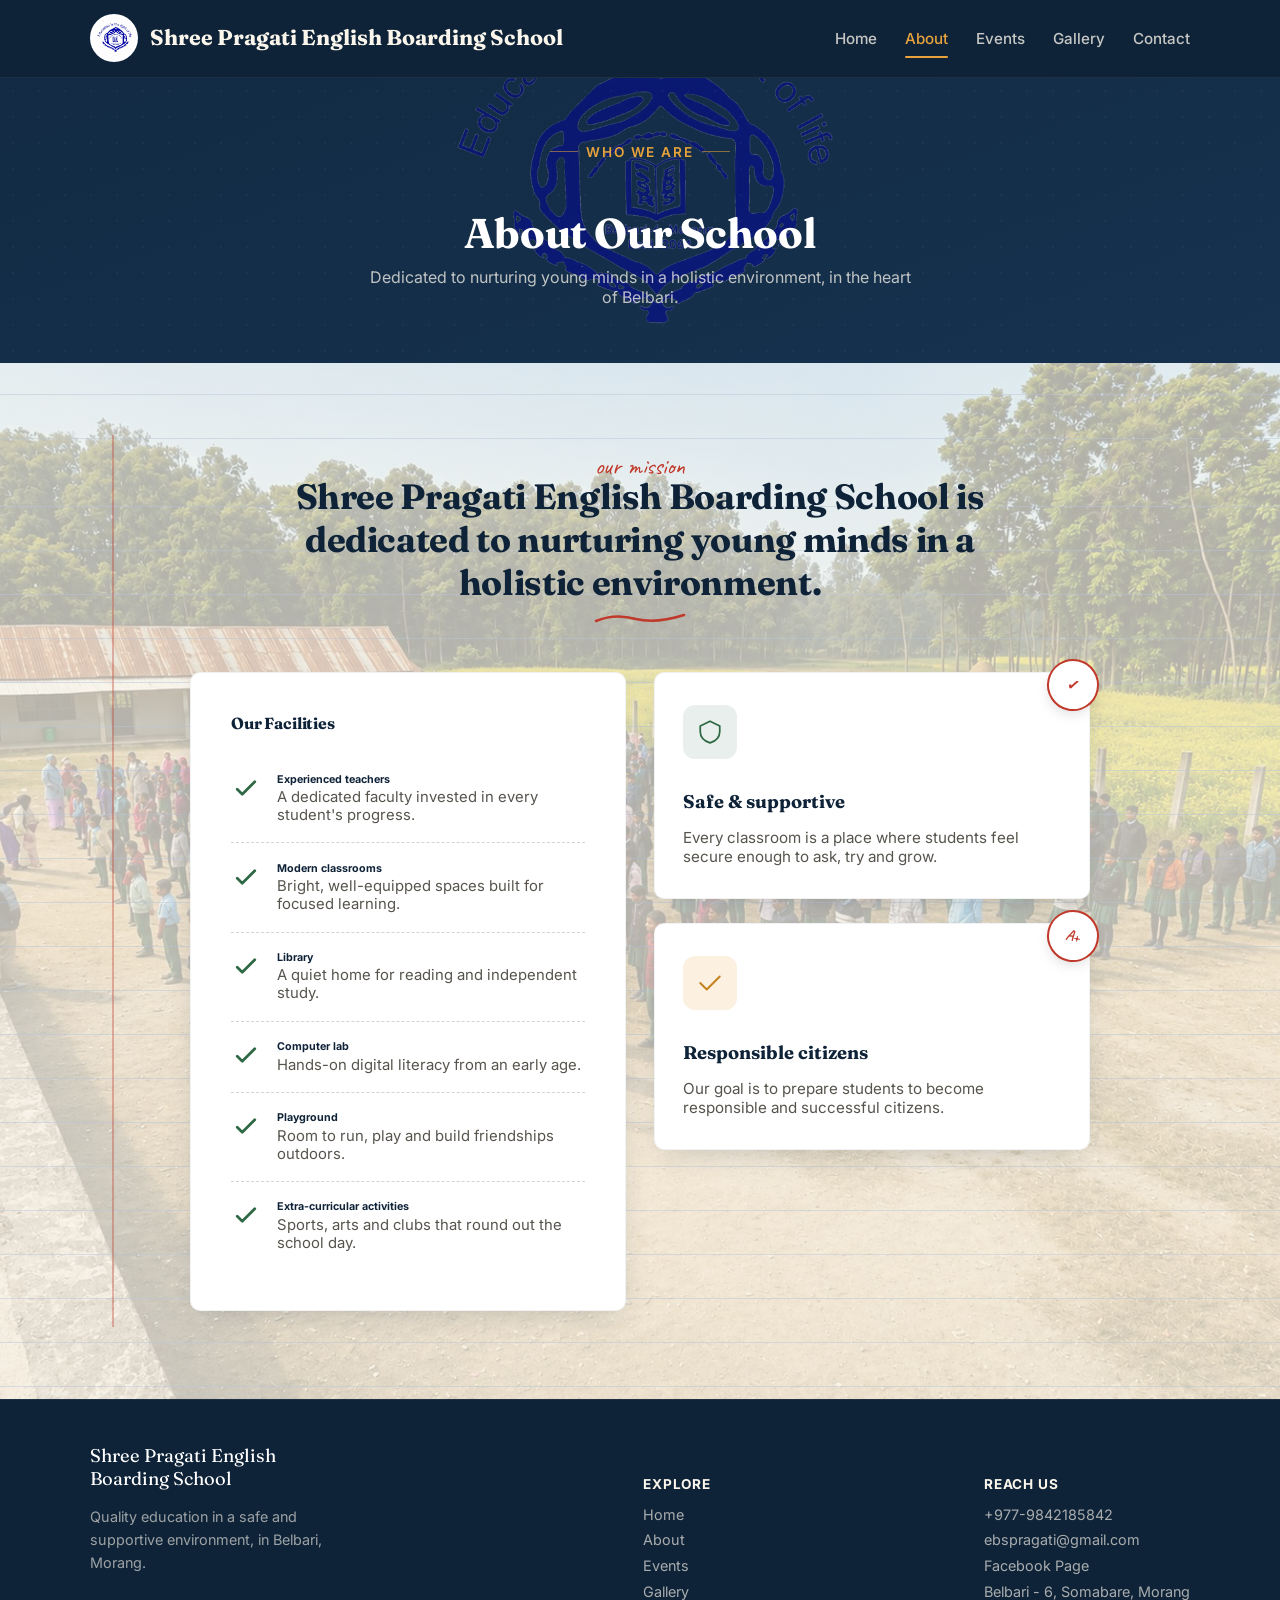
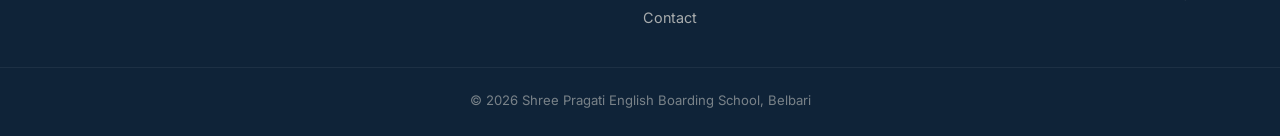
==== commit 3aa573a7: "Make navbar logo/brand bigger and let school name flow on one line where it fits, instead of always " ====
--- a/about.html
+++ b/about.html
@@ -18,7 +18,7 @@
   <div class="container">
     <a class="brand" href="index.html">
       <span class="brand-mark"><img src="logo.png" alt="Shree Pragati English Boarding School logo"></span>
-      Shree Pragati English<br>Boarding School
+      Shree Pragati English Boarding School
     </a>
     <button class="nav-toggle" aria-label="Toggle menu">
       <svg width="20" height="20" viewBox="0 0 24 24" fill="none"><path d="M3 6h18M3 12h18M3 18h18" stroke="currentColor" stroke-width="2" stroke-linecap="round"/></svg>
--- a/style.css
+++ b/style.css
@@ -91,17 +91,18 @@
 .brand {
   display: flex;
   align-items: center;
-  gap: 0.65rem;
+  gap: 0.75rem;
   color: var(--cream);
   font-family: var(--font-display);
   font-weight: 700;
-  font-size: 1.15rem;
-  line-height: 1.15;
+  font-size: 1.35rem;
+  line-height: 1.2;
+  white-space: nowrap;
 }
 
 .brand-mark {
-  width: 42px;
-  height: 42px;
+  width: 48px;
+  height: 48px;
   border-radius: 50%;
   background: var(--white);
   display: flex;
@@ -109,7 +110,7 @@
   justify-content: center;
   flex-shrink: 0;
   overflow: hidden;
-  padding: 2px;
+  padding: 3px;
 }
 
 .brand-mark img {
@@ -175,8 +176,8 @@
   padding-bottom: 60px;
   position: relative;
   background:
-    radial-gradient(ellipse at 15% 15%, rgba(232,163,61,0.14), transparent 45%),
-    linear-gradient(160deg, rgba(15,35,56,0.93) 0%, rgba(22,50,79,0.90) 55%, rgba(31,63,96,0.88) 100%),
+    radial-gradient(ellipse at 15% 15%, rgba(232,163,61,0.16), transparent 45%),
+    linear-gradient(160deg, rgba(15,35,56,0.78) 0%, rgba(22,50,79,0.74) 55%, rgba(31,63,96,0.68) 100%),
     url("hero-bg.jpg");
   background-size: cover;
   background-position: center 30%;
@@ -197,7 +198,13 @@
   pointer-events: none;
 }
 
-.hero .container { position: relative; z-index: 2; max-width: 820px; margin: 0 auto; padding: 0 1.25rem; }
+.hero .container {
+  position: relative;
+  z-index: 2;
+  max-width: 820px;
+  margin: 0 auto;
+  padding: 0 1.25rem;
+}
 
 .hero-eyebrow {
   display: inline-flex;
@@ -320,16 +327,31 @@
 }
 
 .page-section.ruled {
-  background-image: repeating-linear-gradient(
-    to bottom,
-    transparent,
-    transparent 43px,
-    var(--cream-line) 44px
-  );
-  background-position: 0 100px;
+  background-color: var(--cream);
+  background-image:
+    repeating-linear-gradient(
+      to bottom,
+      transparent,
+      transparent 43px,
+      var(--cream-line) 44px
+    ),
+    linear-gradient(rgba(250,246,236,0.7), rgba(250,246,236,0.76)),
+    url("recent-events-bg.jpg");
+  background-size: auto, cover, cover;
+  background-position: 0 100px, center, center 35%;
+  background-repeat: repeat, no-repeat, no-repeat;
 }
 
 .page-section.tinted { background: var(--paper-edge); }
+
+#recent-events-section {
+  background:
+    linear-gradient(rgba(250,246,236,0.62), rgba(250,246,236,0.68)),
+    url("recent-events-bg.jpg");
+  background-size: cover;
+  background-position: center 35%;
+  background-repeat: no-repeat;
+}
 
 .page-section .container {
   max-width: 1140px;
@@ -777,12 +799,13 @@
 .page-header {
   padding: 8.5rem 0 3.5rem;
   text-align: center;
-  background:
-    linear-gradient(160deg, rgba(15,35,56,0.93) 0%, rgba(22,50,79,0.90) 100%),
-    url("hero-bg.jpg");
-  background-size: cover;
-  background-position: center 30%;
-  background-repeat: no-repeat;
+  background-color: var(--navy);
+  background-image:
+    linear-gradient(160deg, rgba(15,35,56,0.55) 0%, rgba(22,50,79,0.5) 100%),
+    url("logo-watermark.png");
+  background-size: cover, 460px 460px;
+  background-position: center, center 58%;
+  background-repeat: no-repeat, no-repeat;
   color: var(--cream);
   position: relative;
   overflow: hidden;
@@ -845,8 +868,8 @@
 
   /* Navbar: keep brand + toggle from ever overflowing on narrow phones */
   .navbar-custom .container { padding: 0 1rem; gap: 0.5rem; }
-  .brand { font-size: 0.92rem; gap: 0.5rem; min-width: 0; }
-  .brand-mark { width: 34px; height: 34px; }
+  .brand { font-size: 1.05rem; gap: 0.55rem; min-width: 0; white-space: normal; }
+  .brand-mark { width: 40px; height: 40px; }
 
   /* Hero: less dead space on short phone screens */
   .hero { min-height: auto; padding-top: 84px; padding-bottom: 3rem; }
@@ -855,7 +878,7 @@
   .hero-location { font-size: 1.25rem; }
 
   /* Inner page headers */
-  .page-header { padding: 6.5rem 0 2.75rem; }
+  .page-header { padding: 6.5rem 0 2.75rem; background-size: cover, 300px 300px; }
 
   /* Section rhythm */
   .page-section { padding: 3.25rem 0; }
@@ -884,7 +907,7 @@
 }
 
 @media (max-width: 380px) {
-  .brand { font-size: 0.82rem; }
-  .brand-mark { width: 30px; height: 30px; }
+  .brand { font-size: 0.92rem; }
+  .brand-mark { width: 36px; height: 36px; }
   .hero-eyebrow { font-size: 0.72rem; }
 }
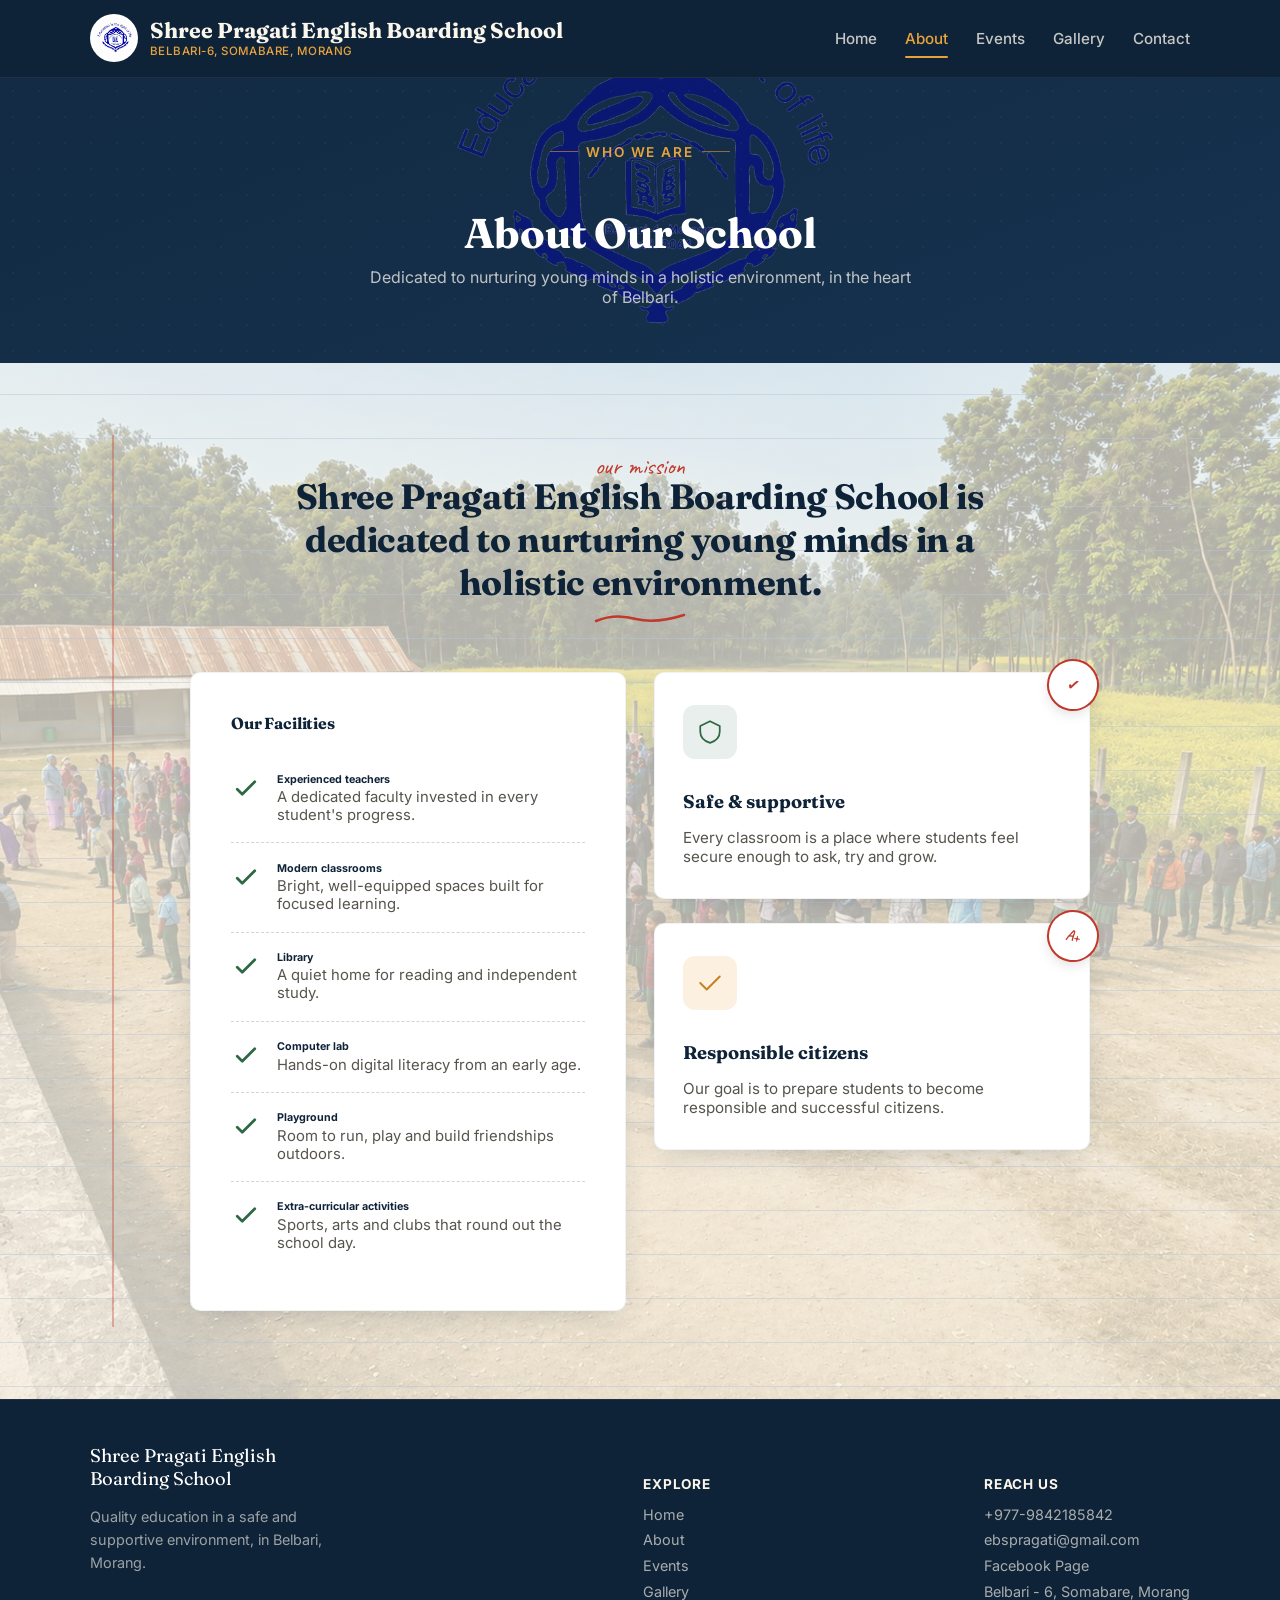
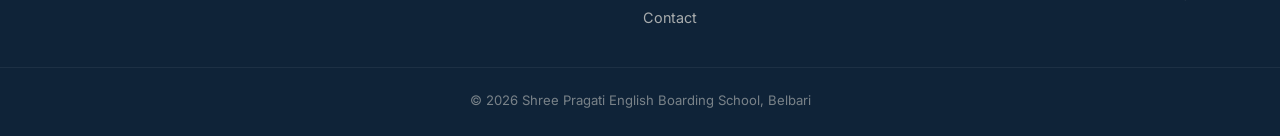
==== commit f127d5d7: "Add 'Belbari-6, Somabare, Morang' location subtitle under school name in navbar" ====
--- a/about.html
+++ b/about.html
@@ -18,7 +18,10 @@
   <div class="container">
     <a class="brand" href="index.html">
       <span class="brand-mark"><img src="logo.png" alt="Shree Pragati English Boarding School logo"></span>
-      Shree Pragati English Boarding School
+      <span class="brand-text">
+        <span class="brand-title">Shree Pragati English Boarding School</span>
+        <span class="brand-sub">Belbari-6, Somabare, Morang</span>
+      </span>
     </a>
     <button class="nav-toggle" aria-label="Toggle menu">
       <svg width="20" height="20" viewBox="0 0 24 24" fill="none"><path d="M3 6h18M3 12h18M3 18h18" stroke="currentColor" stroke-width="2" stroke-linecap="round"/></svg>
--- a/style.css
+++ b/style.css
@@ -95,8 +95,28 @@
   color: var(--cream);
   font-family: var(--font-display);
   font-weight: 700;
+  line-height: 1.2;
+}
+
+.brand-text {
+  display: flex;
+  flex-direction: column;
+  gap: 0.1rem;
+  min-width: 0;
+}
+
+.brand-title {
   font-size: 1.35rem;
-  line-height: 1.2;
+  white-space: nowrap;
+}
+
+.brand-sub {
+  font-family: var(--font-body);
+  font-weight: 500;
+  font-size: 0.72rem;
+  letter-spacing: 0.04em;
+  text-transform: uppercase;
+  color: var(--marigold);
   white-space: nowrap;
 }
 
@@ -868,7 +888,9 @@
 
   /* Navbar: keep brand + toggle from ever overflowing on narrow phones */
   .navbar-custom .container { padding: 0 1rem; gap: 0.5rem; }
-  .brand { font-size: 1.05rem; gap: 0.55rem; min-width: 0; white-space: normal; }
+  .brand { gap: 0.55rem; min-width: 0; }
+  .brand-title { font-size: 1.05rem; white-space: normal; }
+  .brand-sub { font-size: 0.62rem; white-space: normal; }
   .brand-mark { width: 40px; height: 40px; }
 
   /* Hero: less dead space on short phone screens */
@@ -907,7 +929,8 @@
 }
 
 @media (max-width: 380px) {
-  .brand { font-size: 0.92rem; }
+  .brand-title { font-size: 0.92rem; }
+  .brand-sub { font-size: 0.56rem; }
   .brand-mark { width: 36px; height: 36px; }
   .hero-eyebrow { font-size: 0.72rem; }
 }
